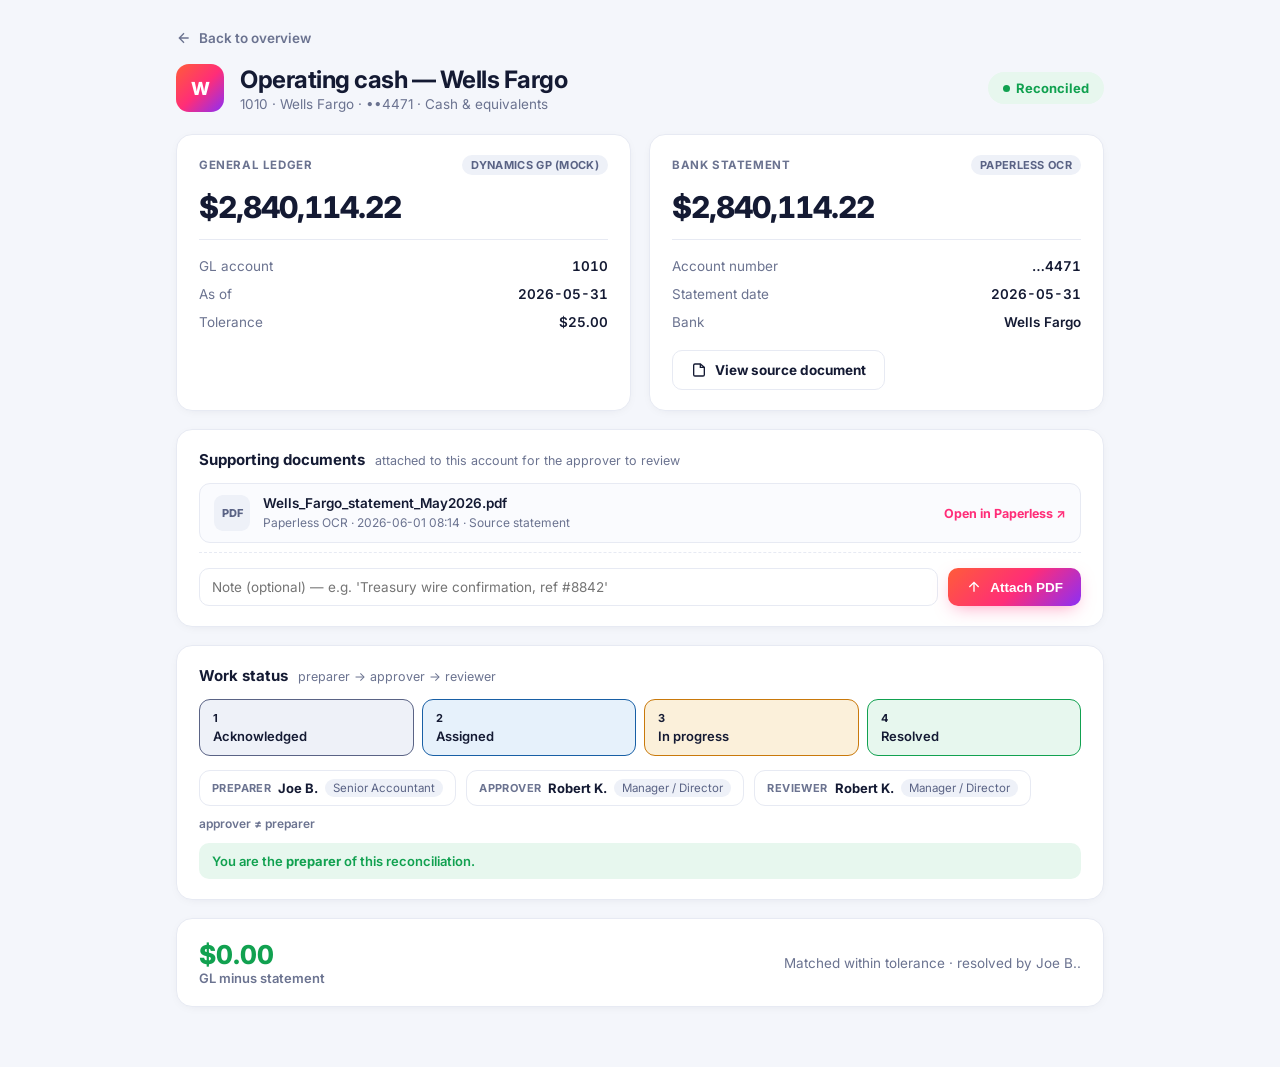
==== web/account.html @ 2068fe18 "OpenRecon — automated financial reconciliation platform Production-deployable reconciliation: a web " ====
<!doctype html>
<html lang="en">
<head>
<meta charset="utf-8">
<meta name="viewport" content="width=device-width, initial-scale=1">
<title>OpenRecon — account detail</title>
<link rel="stylesheet" href="assets/app.css?v=1.9.0">
<style>
  .wrap{max-width:980px;margin:0 auto;padding:30px 26px 60px}
  .back{display:inline-flex;align-items:center;gap:7px;color:var(--muted);text-decoration:none;font-size:13.5px;font-weight:600;margin-bottom:18px}
  .back svg{width:16px;height:16px;stroke:currentColor;fill:none;stroke-width:2}
  .head{display:flex;align-items:center;gap:16px;margin-bottom:22px}
  .head .mk{width:48px;height:48px;border-radius:13px;background:var(--grad);display:flex;align-items:center;justify-content:center;color:#fff;font-weight:800;font-size:18px}
  .head h1{font-size:24px;font-weight:700;letter-spacing:-.5px}
  .head .sub{font-size:13.5px;color:var(--muted);margin-top:2px}
  .head .sp{flex:1}
  .tag{font-size:13px;padding:8px 15px;border-radius:22px}
  .cmp{display:grid;grid-template-columns:1fr 1fr;gap:18px}
  .col{background:var(--card);border:1px solid var(--line);border-radius:16px;padding:20px 22px;box-shadow:var(--shadow)}
  .col .ct{font-size:11.5px;letter-spacing:.6px;text-transform:uppercase;color:var(--muted);font-weight:700;display:flex;align-items:center;gap:8px}
  .col .ct .src{margin-left:auto;font-size:11px;color:var(--slate);background:var(--slatebg);padding:3px 9px;border-radius:20px;letter-spacing:.3px}
  .col .big{font-size:30px;font-weight:800;letter-spacing:-1px;margin:14px 0 4px;font-variant-numeric:tabular-nums}
  .kv{margin-top:14px;border-top:1px solid var(--line);padding-top:12px}
  .kv div{display:flex;justify-content:space-between;font-size:13.5px;padding:6px 0}
  .kv div span:first-child{color:var(--muted)}
  .kv div span:last-child{font-weight:600;font-variant-numeric:tabular-nums}
  .verdict{background:var(--card);border:1px solid var(--line);border-radius:16px;padding:20px 22px;margin-top:18px;box-shadow:var(--shadow)}
  .verdict.var{border-color:#F3D9A6;background:#FFFCF5}
  .verdict .vr{display:flex;align-items:center;gap:14px}
  .verdict .amt{font-size:26px;font-weight:800;font-variant-numeric:tabular-nums}
  .amber{color:var(--amber)} .green{color:var(--green)} .muted{color:#A6AEC9}
  .verdict .vl{font-size:13px;color:var(--muted);font-weight:600}
  .actions{margin-top:16px;display:flex;flex-direction:column;gap:12px}
  textarea{width:100%;min-height:70px;border:1px solid var(--line);border-radius:11px;padding:11px 13px;font:inherit;font-size:14px;resize:vertical}
  textarea:focus{outline:none;border-color:var(--pink);box-shadow:0 0 0 3px rgba(255,45,120,.12)}
  .frow{display:flex;gap:12px;align-items:center;flex-wrap:wrap}
  .note{font-size:13.5px;color:var(--muted)}
  .support{background:var(--card);border:1px solid var(--line);border-radius:16px;padding:20px 22px;margin-top:18px;box-shadow:var(--shadow)}
  .support .sh{display:flex;align-items:baseline;gap:10px;margin-bottom:14px;flex-wrap:wrap}
  .support .sh b{font-size:15px;font-weight:700}
  .support .sh span{font-size:12.5px;color:var(--muted)}
  .srow{display:flex;align-items:center;gap:13px;padding:11px 14px;border:1px solid var(--line);border-radius:11px;background:#FAFBFE;margin-bottom:9px}
  .srow .si{width:36px;height:36px;border-radius:9px;background:#EEF1F8;display:flex;align-items:center;justify-content:center;color:var(--slate);font-weight:800;font-size:11px}
  .srow .sm{flex:1;min-width:0}
  .srow .sm b{font-size:13.5px;font-weight:600;display:block}
  .srow .sm span{font-size:12px;color:var(--muted)}
  .sbtn{font-size:12.5px;font-weight:700;color:var(--pink);text-decoration:none;white-space:nowrap}
  .supform{display:flex;gap:10px;align-items:center;flex-wrap:wrap;border-top:1px dashed var(--line);padding-top:15px;margin-top:6px}
  .supform input[type=text]{flex:1;min-width:200px;border:1px solid var(--line);border-radius:10px;padding:10px 12px;font:inherit;font-size:13.5px}
  .supform input[type=text]:focus{outline:none;border-color:var(--pink);box-shadow:0 0 0 3px rgba(255,45,120,.12)}
  .steps{display:flex;gap:8px;margin-top:14px;flex-wrap:wrap}
  .stp{flex:1;min-width:120px;border:1px solid var(--line);border-radius:11px;padding:11px 13px;background:#fff}
  .stp.r.ack{border-color:#5A6385;background:#EEF1F8} .stp.r.assigned{border-color:#185FA5;background:#E6F1FB} .stp.r.progress{border-color:#C9790B;background:#FBF0DA} .stp.r.resolved{border-color:#11A150;background:#E7F7EE}
  .stp .t{font-size:11px;text-transform:uppercase;letter-spacing:.4px;color:var(--muted);font-weight:700}
  .stp .t{color:var(--muted)} .stp.r .t{color:var(--text)}
  .stp .w{font-size:13px;font-weight:600;margin-top:3px;color:var(--text)}
  .rolesline{display:flex;gap:10px;flex-wrap:wrap;align-items:center;margin-top:14px}
  .rchip{display:inline-flex;align-items:center;gap:7px;border:1px solid var(--line);border-radius:11px;padding:8px 12px;font-size:13px}
  .rchip .rl2{font-size:11px;text-transform:uppercase;letter-spacing:.4px;color:var(--muted);font-weight:700}
  .rchip .tg{font-size:11.5px;color:var(--slate);background:var(--slatebg);border-radius:10px;padding:2px 8px}
  .sod{font-size:12px;color:var(--muted);font-weight:600}
  .gate{margin-top:12px;font-size:13px;font-weight:600;border-radius:10px;padding:10px 13px}
  .gate.g{background:var(--greenbg);color:var(--green)} .gate.b{background:#E6F1FB;color:#185FA5} .gate.p{background:#EEEDFE;color:#534AB7} .gate.m{background:var(--slatebg);color:var(--slate)}
</style>
</head>
<body>
<div class="wrap" id="wrap"></div>
<script src="assets/app.js?v=1.9.0"></script>
<script>
  const id = new URLSearchParams(location.search).get('id') || RECON.accounts[0].id;
  const a = RECON.accounts.find(x=>x.id===id) || RECON.accounts[0];
  const tagFor = s => s==='reconciled'?'<span class="tag t-ok">Reconciled</span>':s==='variance'?'<span class="tag t-var">Variance</span>':'<span class="tag t-un">Unreconciled</span>';
  const docs = a.status!=='unreconciled' ? [
    {id:`STMT-${a.id}`, name:`${a.bank.replace(/\s+/g,'_')}_statement_May2026.pdf`, by:'Paperless OCR', when:'2026-06-01 08:14', tag:'Source statement'},
  ] : [];
  if(a.status==='variance') docs.push({id:`SUP-${a.id}`, name:'treasury_wire_confirmation_8842.pdf', by:'Support team', when:'2026-06-02 11:39', tag:'Supporting'});

  const stmtBlock = a.stmt===null ? `
      <div class="big muted">—</div>
      <p class="note" style="margin-top:10px">No statement has been matched to this account yet. Upload the bank statement from the overview, then run reconciliation.</p>`
    : `
      <div class="big">${money(a.stmt)}</div>
      <div class="kv">
        <div><span>Account number</span><span>${a.ocr_acct||'—'}</span></div>
        <div><span>Statement date</span><span>${a.ocr_date||'—'}</span></div>
        <div><span>Bank</span><span>${a.bank}</span></div>
      </div>
      <div style="margin-top:14px"><a class="btn ghost" href="documents.html?doc=STMT-${a.id}"><svg viewBox="0 0 24 24"><path d="M14 3v5h5M14 3H6a2 2 0 0 0-2 2v14a2 2 0 0 0 2 2h12a2 2 0 0 0 2-2V8z"/></svg>View source document</a></div>`;

  const workOrder=['ack','assigned','progress','resolved'];
  const wIdx=workOrder.indexOf(a.work);
  const stepsHtml = workOrder.map((w,i)=>`<div class="stp ${i<=wIdx?'r '+w:''}"><div class="t">${i+1}</div><div class="w">${WORK_LABELS[w]}</div></div>`).join('');
  const _prep=a.assigned, _appr=approverFor(a), _rev=reviewerFor(a);
  const _rchip=(who,label,role)=>`<span class="rchip"><span class="rl2">${label}</span><b>${who}</b><span class="tg">${roleLabel(role)}</span></span>`;
  const _g=(()=>{const v=RECON.viewer, vr=viewerRole();
    if(v===_prep) return {t:'You are the <b>preparer</b> of this reconciliation.', c:'g'};
    if(v===_appr && can(vr,'approve')) return {t:'You are the <b>approver</b> — you may approve this (segregation of duties: not your own prep).', c:'b'};
    if(can(vr,'review')) return {t:'You may <b>review &amp; sign off</b> (Principal / Director).', c:'p'};
    return {t:'View only — you are neither the preparer nor the approver for this item.', c:'m'};})();
  const rolesHtml=`<div class="rolesline">${_rchip(_prep,'Preparer',roleKey(_prep))}${_rchip(_appr,'Approver',roleKey(_appr))}${_rchip(_rev,'Reviewer',roleKey(_rev))}<span class="sod">approver ≠ preparer</span></div><div class="gate ${_g.c}">${_g.t}</div>`;
  // approver action bar: approve, or send back to the preparer (which emails them)
  const apprAction = _g.c==='b' ? `<div id="apprbar" style="margin-top:14px;display:flex;gap:10px;align-items:center;flex-wrap:wrap">${
    a.review==='approved' ? '<span class="note" style="color:var(--green);font-weight:600">✓ You approved this.</span>'
    : a.review==='sent_back' ? `<span class="note" style="color:var(--amber);font-weight:600">↩ Sent back to ${_prep} — preparer notified by email.</span>`
    : `<button class="btn" onclick="approveAcct()"><svg viewBox="0 0 24 24"><path d="M20 6 9 17l-5-5"/></svg>Approve</button>
       <button class="btn ghost" onclick="sendBackAcct()"><svg viewBox="0 0 24 24"><path d="M9 14 4 9l5-5"/><path d="M20 20v-7a4 4 0 0 0-4-4H4"/></svg>Send back &amp; notify ${_prep}</button>
       <span class="note">Sending back emails ${_prep} at ${emailOf(_prep)}.</span>`
  }</div>` : '';

  let verdict='';
  if(a.variance!==null){
    verdict = `<div class="verdict ${a.status==='variance'?'var':''}" id="verdict">
      <div class="vr">
        <div><div class="amt ${a.status==='variance'?'amber':'green'}">${money(a.variance)}</div><div class="vl">GL minus statement</div></div>
        <div style="flex:1"></div>
        ${a.status==='reconciled'?`<span class="note">Matched within tolerance · resolved by ${a.assigned}.</span>`:''}
      </div>
      ${a.status==='variance'?`
      <div class="actions">
        <textarea id="resnote" placeholder="Resolution note — e.g. $3,000 deposit in transit, clears 6/2"></textarea>
        <div class="frow">
          <button class="btn" onclick="resolve()"><svg viewBox="0 0 24 24"><path d="M20 6 9 17l-5-5"/></svg>Mark resolved</button>
          <span class="note">Records who/when and clears the exception on the overview.</span>
        </div>
      </div>`:''}
    </div>`;
  }

  document.getElementById('wrap').innerHTML = `
    <a class="back" href="workspace.html"><svg viewBox="0 0 24 24"><path d="M19 12H5M12 19l-7-7 7-7"/></svg>Back to overview</a>
    <div class="head">
      <div class="mk">${a.bank[0]}</div>
      <div><h1>${a.name}</h1><div class="sub">${a.code} · ${a.bank} · ${a.mask} · ${a.grp}</div></div>
      <div class="sp"></div>
      ${tagFor(a.status)}
    </div>
    <div class="cmp">
      <div class="col">
        <div class="ct">General ledger<span class="src">Dynamics GP (mock)</span></div>
        <div class="big">${money(a.gl)}</div>
        <div class="kv">
          <div><span>GL account</span><span>${a.code}</span></div>
          <div><span>As of</span><span>${a.as_of}</span></div>
          <div><span>Tolerance</span><span>${money(a.tol)}</span></div>
        </div>
      </div>
      <div class="col">
        <div class="ct">Bank statement<span class="src">Paperless OCR</span></div>
        ${stmtBlock}
      </div>
    </div>
    <div class="support">
      <div class="sh"><b>Supporting documents</b><span>attached to this account for the approver to review</span></div>
      <div id="slist">${docs.length?docs.map(d=>`<div class="srow"><div class="si">PDF</div><div class="sm"><b>${d.name}</b><span>${d.by} · ${d.when} · ${d.tag}</span></div><a class="sbtn" href="documents.html?doc=${d.id}">Open in Paperless ↗</a></div>`).join(''):'<p class="note" style="margin-bottom:14px">No supporting documents attached yet.</p>'}</div>
      <div class="supform">
        <input type="text" id="supnote" placeholder="Note (optional) — e.g. 'Treasury wire confirmation, ref #8842'">
        <button class="btn" onclick="attach()"><svg viewBox="0 0 24 24"><path d="M12 19V6M5 12l7-7 7 7"/></svg>Attach PDF</button>
      </div>
    </div>
    <div class="support" style="margin-top:18px">
      <div class="sh"><b>Work status</b><span>preparer → approver → reviewer</span></div>
      <div class="steps">${stepsHtml}</div>
      ${rolesHtml}${apprAction}
    </div>
    ${verdict}`;

  function resolve(){
    const v=document.getElementById('verdict');
    v.classList.remove('var');
    v.querySelector('.amt').className='amt green';
    v.querySelector('.actions').innerHTML='<span class="note" style="font-weight:600;color:var(--green)">✓ Marked resolved by '+RECON.currentUser+' just now — exception cleared on the overview.</span>';
  }
  function attach(){
    const n=document.getElementById('supnote').value.trim();
    const html=`<div class="srow"><div class="si">PDF</div><div class="sm"><b>uploaded_document.pdf</b><span>${RECON.currentUser} · just now${n?' · '+n:''} · queued for OCR</span></div><span class="sbtn" style="color:var(--amber)">processing…</span></div>`;
    const list=document.getElementById('slist'); if(list.querySelector('.note')) list.innerHTML='';
    list.insertAdjacentHTML('beforeend',html); document.getElementById('supnote').value='';
  }
  function approveAcct(){
    a.review='approved';
    document.getElementById('apprbar').innerHTML='<span class="note" style="color:var(--green);font-weight:600">✓ You approved this just now.</span>';
  }
  function sendBackAcct(){
    notifySendBack(a, RECON.viewer, (reason)=>{
      a.review='sent_back'; a._sbReason=reason;
      document.getElementById('apprbar').innerHTML=`<span class="note" style="color:var(--amber);font-weight:600">↩ Sent back to ${a.assigned} — preparer notified by email${reason?': "'+reason+'"':''}.</span>`;
    });
  }
  window.resolve=resolve; window.attach=attach; window.approveAcct=approveAcct; window.sendBackAcct=sendBackAcct;
</script>
</body>
</html>
---- web/assets/app.css ----
/* OpenRecon showcase — shared design system (matches the live app tokens) */
@import url('https://fonts.googleapis.com/css2?family=Inter:wght@400;500;600;700;800&display=swap');
:root{
  --ink:#0E1330; --ink2:#161D44; --canvas:#F4F6FB; --card:#FFFFFF;
  --text:#141A33; --muted:#6B7390; --line:#E7EAF3;
  --grad:linear-gradient(135deg,#FF5C39 0%,#FF2D78 52%,#8B2FF6 100%);
  --green:#11A150; --greenbg:#E7F7EE; --amber:#C9790B; --amberbg:#FBF0DA;
  --red:#E0413F; --redbg:#FCECEC; --slate:#5A6385; --slatebg:#EEF1F8;
  --pink:#FF2D78; --purple:#8B2FF6; --coral:#FF5C39;
  --shadow:0 2px 14px -8px rgba(20,26,51,.18);
}
*{box-sizing:border-box;margin:0;padding:0}
body{font-family:'Inter',-apple-system,'Segoe UI',Roboto,system-ui,sans-serif;background:var(--canvas);color:var(--text);-webkit-font-smoothing:antialiased}
a{color:inherit}
.app{display:flex;min-height:100vh}

/* ---------- sidebar ---------- */
.side{width:248px;background:var(--ink);color:#fff;display:flex;flex-direction:column;flex-shrink:0;padding:22px 16px;position:sticky;top:0;height:100vh}
.brand{display:flex;align-items:center;gap:11px;padding:6px 8px 22px;text-decoration:none}
.mark{width:36px;height:36px;border-radius:10px;background:var(--grad);display:flex;align-items:center;justify-content:center;font-weight:800;font-size:19px;color:#fff;letter-spacing:-.5px}
.brand .nm{font-weight:700;font-size:17px;letter-spacing:-.3px;color:#fff}
.brand .sub{font-size:10.5px;letter-spacing:1.5px;color:#7D86AE;font-weight:600;margin-top:1px}
.nav{display:flex;flex-direction:column;gap:3px;margin-top:8px}
.nav a{display:flex;align-items:center;gap:12px;padding:11px 13px;border-radius:10px;color:#AEB6D6;text-decoration:none;font-size:14.5px;font-weight:500;position:relative}
.nav a svg{width:19px;height:19px;stroke:currentColor;fill:none;stroke-width:1.7}
.nav a:hover{background:#191F47;color:#E7EAF7}
.nav a.on{background:var(--ink2);color:#fff}
.nav a.on::before{content:"";position:absolute;left:-16px;top:9px;bottom:9px;width:4px;border-radius:0 4px 4px 0;background:var(--grad)}
.badge{margin-left:auto;background:var(--pink);color:#fff;font-size:11px;font-weight:700;min-width:20px;height:20px;border-radius:10px;display:flex;align-items:center;justify-content:center;padding:0 6px}
.navsep{height:1px;background:#232a52;margin:12px 6px}
.who{margin-top:auto;display:flex;align-items:center;gap:11px;padding:12px 10px;border-top:1px solid #232a52}
.who .av{width:34px;height:34px;border-radius:50%;background:#2A336B;display:flex;align-items:center;justify-content:center;font-weight:700;font-size:13px;color:#C9D0EE}
.who .nm{font-size:13.5px;font-weight:600}
.who .rl{font-size:11.5px;color:#7D86AE}

/* ---------- app shell ---------- */
.main{flex:1;display:flex;flex-direction:column;min-width:0}
.top{background:#fff;border-bottom:1px solid var(--line);padding:20px 32px;display:flex;align-items:center;gap:14px}
.top h1{font-size:23px;font-weight:700;letter-spacing:-.5px}
.top .crumb{font-size:13px;color:var(--muted);margin-top:3px}
.top .sp{flex:1}
.pill{display:inline-flex;align-items:center;gap:8px;border:1px solid var(--line);background:#fff;border-radius:10px;padding:9px 14px;font-size:13.5px;font-weight:600;color:var(--text);cursor:pointer;text-decoration:none}
.pill svg{width:16px;height:16px;stroke:var(--muted);fill:none;stroke-width:1.8}
.pill:hover{border-color:#D7DCEC}
.btn{display:inline-flex;align-items:center;gap:8px;background:var(--grad);color:#fff;border:none;border-radius:10px;padding:11px 18px;font-size:13.5px;font-weight:700;cursor:pointer;box-shadow:0 6px 18px -6px rgba(255,45,120,.5);text-decoration:none}
.btn svg{width:16px;height:16px;stroke:#fff;fill:none;stroke-width:2}
.btn.ghost{background:#fff;color:var(--text);border:1px solid var(--line);box-shadow:none}
.btn.ghost svg{stroke:var(--text)}
.av2{width:38px;height:38px;border-radius:50%;background:var(--slatebg);display:flex;align-items:center;justify-content:center;font-weight:700;font-size:13px;color:var(--slate)}
.body{padding:26px 32px;flex:1}

/* ---------- KPIs ---------- */
.kpis{display:grid;grid-template-columns:repeat(4,1fr);gap:16px}
.kpi{background:var(--card);border:1px solid var(--line);border-radius:16px;padding:18px 20px;box-shadow:var(--shadow);cursor:pointer;transition:transform .12s,box-shadow .12s}
.kpi:hover{transform:translateY(-2px);box-shadow:0 10px 24px -12px rgba(20,26,51,.3)}
.kpi.sel{border-color:var(--pink)}
.kpi .lab{font-size:11.5px;letter-spacing:.6px;text-transform:uppercase;color:var(--muted);font-weight:700}
.kpi .row{display:flex;align-items:center;justify-content:space-between;margin-top:10px}
.kpi .num{font-size:34px;font-weight:800;letter-spacing:-1px}
.chip{width:42px;height:42px;border-radius:12px;display:flex;align-items:center;justify-content:center}
.chip svg{width:21px;height:21px;fill:none;stroke-width:1.9}
.kpi .foot{font-size:12.5px;color:var(--muted);margin-top:9px;font-weight:500}
.g{color:var(--green)} .a{color:var(--amber)} .r{color:var(--red)}

.prog{background:var(--card);border:1px solid var(--line);border-radius:16px;padding:18px 22px;margin-top:18px;box-shadow:var(--shadow)}
.prog .h{display:flex;align-items:baseline;justify-content:space-between}
.prog .h b{font-size:15px;font-weight:700}
.prog .h span{font-size:13px;color:var(--muted);font-weight:600}
.bar{height:12px;border-radius:8px;background:#EEF1F8;margin-top:13px;overflow:hidden}
.bar i{display:block;height:100%;background:var(--grad);border-radius:8px;transition:width .9s cubic-bezier(.22,1,.36,1)}

/* ---------- panel + table ---------- */
.panel{background:var(--card);border:1px solid var(--line);border-radius:16px;margin-top:18px;overflow:hidden;box-shadow:var(--shadow)}
.panel .ph{display:flex;align-items:center;gap:12px;padding:18px 22px;border-bottom:1px solid var(--line)}
.panel .ph b{font-size:16px;font-weight:700}
.seg{margin-left:auto;display:flex;background:var(--slatebg);border-radius:9px;padding:3px;flex-wrap:wrap}
.seg span{font-size:12.5px;font-weight:600;color:var(--muted);padding:6px 13px;border-radius:7px;cursor:pointer}
.seg span.on{background:#fff;color:var(--text);box-shadow:0 1px 3px rgba(20,26,51,.12)}
.seg span i{font-style:normal;font-size:11px;color:#9AA2BF;margin-left:4px;font-weight:700}
.seg span.on i{color:var(--pink)}
table{width:100%;border-collapse:collapse}
thead th{font-size:11px;letter-spacing:.6px;text-transform:uppercase;color:var(--muted);font-weight:700;text-align:left;padding:12px 22px;background:#FAFBFE}
thead th.num{text-align:right}
.grp td{font-size:11.5px;letter-spacing:.5px;text-transform:uppercase;color:var(--slate);font-weight:700;background:#F4F6FB;padding:9px 22px}
tbody tr.acctrow{cursor:pointer}
tbody tr.acctrow:hover{background:#F7F9FE}
tbody td{padding:15px 22px;border-top:1px solid var(--line);font-size:14px;vertical-align:middle}
td.num{text-align:right;font-variant-numeric:tabular-nums;font-weight:600}
.acct b{font-weight:700;display:block;font-size:14.5px}
.acct span{font-size:12.5px;color:var(--muted)}
.bank{display:flex;align-items:center;gap:9px;color:var(--muted);font-size:13.5px;font-weight:500}
.dot{width:8px;height:8px;border-radius:50%}
.var-pos{color:var(--amber);font-weight:700}
.muted{color:#A6AEC9;font-weight:600}
.tag{display:inline-flex;align-items:center;gap:6px;font-size:12.5px;font-weight:700;padding:6px 12px;border-radius:20px;white-space:nowrap}
.tag::before{content:"";width:7px;height:7px;border-radius:50%}
.t-ok{background:var(--greenbg);color:var(--green)} .t-ok::before{background:var(--green)}
.t-var{background:var(--amberbg);color:var(--amber)} .t-var::before{background:var(--amber)}
.t-un{background:var(--redbg);color:var(--red)} .t-un::before{background:var(--red)}
.act{text-align:right}
.lnk{font-size:13px;font-weight:700;color:var(--pink);text-decoration:none;display:inline-flex;align-items:center;gap:5px;white-space:nowrap}
.lnk.q{color:var(--muted)}

/* ---------- work-status pills (per-item statuses) ---------- */
.ws{display:inline-flex;align-items:center;gap:6px;font-size:11.5px;font-weight:700;padding:4px 10px;border-radius:14px;border:1px solid var(--line);background:#fff;color:var(--slate)}
.ws.ack{color:var(--slate);background:var(--slatebg);border-color:transparent}
.ws.assigned{color:#185FA5;background:#E6F1FB;border-color:transparent}
.ws.progress{color:var(--amber);background:var(--amberbg);border-color:transparent}
.ws.resolved{color:var(--green);background:var(--greenbg);border-color:transparent}

/* ============================ mobile / responsive ============================ */
/* mobile top bar + drawer backdrop are injected by renderSidebar(); hidden on desktop */
.mobtop{display:none}
.mobbd{display:none}

@media (max-width:860px){
  /* mobile nav bar (hamburger + brand) */
  .mobtop{display:flex;align-items:center;gap:13px;position:sticky;top:0;z-index:60;
    background:var(--ink);color:#fff;padding:12px 16px}
  .mobtop .mobburger{background:none;border:none;padding:4px;cursor:pointer;display:flex}
  .mobtop .mobburger svg{width:26px;height:26px;stroke:#fff;fill:none;stroke-width:2}
  .mobtop .mobbrand{display:flex;align-items:center;gap:9px;text-decoration:none;color:#fff}
  .mobtop .mobbrand .mark{width:30px;height:30px;border-radius:8px;font-size:15px}
  .mobtop .mobbrand b{font-size:16px;font-weight:700;letter-spacing:-.3px}

  /* shell: stop the side-by-side; sidebar becomes an off-canvas drawer */
  .app{display:block}
  .side{position:fixed;top:0;left:0;height:100vh;width:84%;max-width:300px;z-index:80;
    transform:translateX(-100%);transition:transform .25s ease;box-shadow:0 0 50px rgba(0,0,0,.45)}
  .side.open{transform:none}
  .mobbd{position:fixed;inset:0;background:rgba(14,19,48,.55);z-index:70;
    opacity:0;pointer-events:none;transition:opacity .25s}
  .mobbd.on{display:block;opacity:1;pointer-events:auto}

  /* header + body breathing room */
  .top{padding:15px 18px;flex-wrap:wrap;gap:10px}
  .top h1{font-size:19px}
  .top .crumb{font-size:12px}
  .body{padding:18px 15px}

  /* KPIs reflow 4 -> 2 */
  .kpis{grid-template-columns:repeat(2,1fr);gap:12px}
  .kpi{padding:15px 16px;border-radius:13px}
  .kpi .num{font-size:26px}
  .chip{width:36px;height:36px}

  /* wide tables scroll horizontally inside their panel instead of crushing */
  .panel{overflow-x:auto}
  table{min-width:560px}
  thead th,tbody td{padding:12px 16px;font-size:13.5px}
  .seg{margin-left:0;width:100%;margin-top:10px;justify-content:flex-start}

  /* per-page grids: stack (these are defined in page-level <style>, so override hard) */
  .cmp{grid-template-columns:1fr !important}
  .viewer{grid-template-columns:1fr !important}
  .wrap{padding:22px 16px 50px !important}
}

@media (max-width:440px){
  .kpis{grid-template-columns:1fr}
  .top h1{font-size:18px}
}
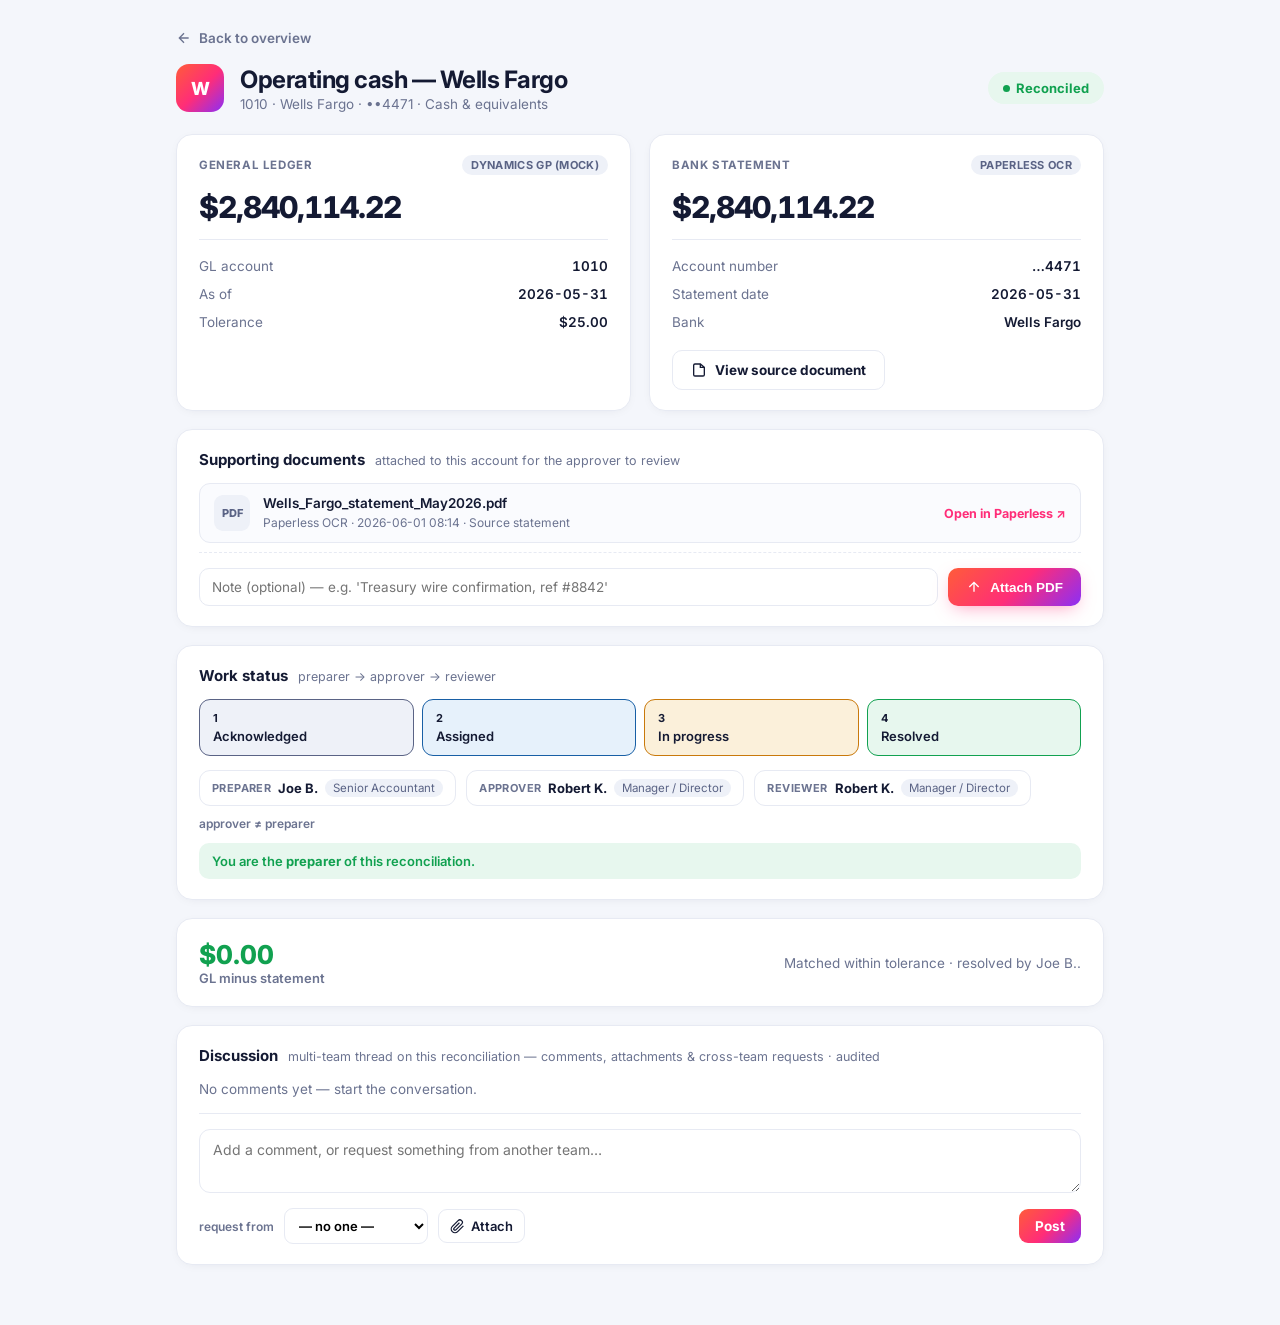
==== commit 295aaa8b: "Multi-team collaboration: discussion threads, attachments & cross-team requests Reconciliations were" ====
--- a/web/account.html
+++ b/web/account.html
@@ -4,7 +4,7 @@
 <meta charset="utf-8">
 <meta name="viewport" content="width=device-width, initial-scale=1">
 <title>OpenRecon — account detail</title>
-<link rel="stylesheet" href="assets/app.css?v=1.9.0">
+<link rel="stylesheet" href="assets/app.css?v=1.10.0">
 <style>
   .wrap{max-width:980px;margin:0 auto;padding:30px 26px 60px}
   .back{display:inline-flex;align-items:center;gap:7px;color:var(--muted);text-decoration:none;font-size:13.5px;font-weight:600;margin-bottom:18px}
@@ -65,7 +65,7 @@
 </head>
 <body>
 <div class="wrap" id="wrap"></div>
-<script src="assets/app.js?v=1.9.0"></script>
+<script src="assets/app.js?v=1.10.0"></script>
 <script>
   const id = new URLSearchParams(location.search).get('id') || RECON.accounts[0].id;
   const a = RECON.accounts.find(x=>x.id===id) || RECON.accounts[0];
@@ -162,7 +162,10 @@
       <div class="steps">${stepsHtml}</div>
       ${rolesHtml}${apprAction}
     </div>
-    ${verdict}`;
+    ${verdict}
+    <div id="thread"></div>`;
+
+  renderThread('thread', 'reconciliation', a.id);
 
   function resolve(){
     const v=document.getElementById('verdict');
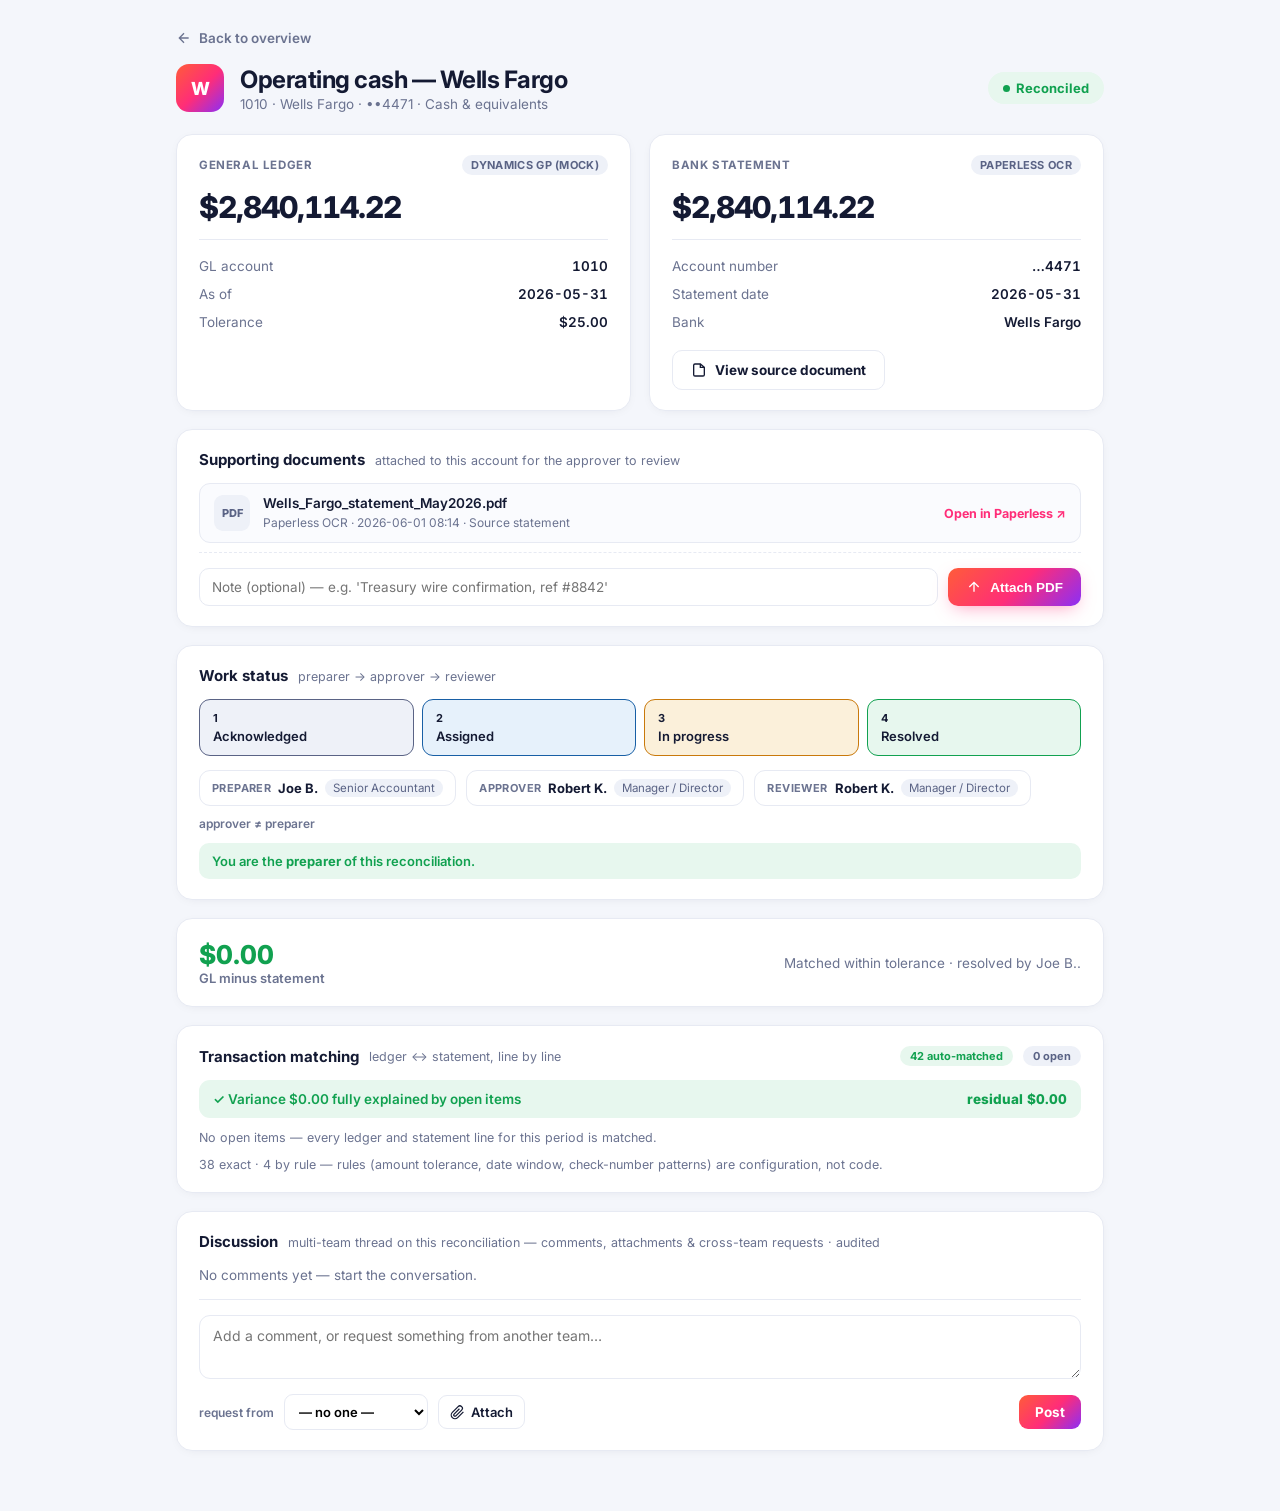
==== commit 6bfcdbc5: "Port the free-tier arc: matching engine + formats + CSV profiles + GR/IR + UI panel — v1.12.0 Ported" ====
--- a/web/account.html
+++ b/web/account.html
@@ -4,7 +4,7 @@
 <meta charset="utf-8">
 <meta name="viewport" content="width=device-width, initial-scale=1">
 <title>OpenRecon — account detail</title>
-<link rel="stylesheet" href="assets/app.css?v=1.10.0">
+<link rel="stylesheet" href="assets/app.css?v=1.12.0">
 <style>
   .wrap{max-width:980px;margin:0 auto;padding:30px 26px 60px}
   .back{display:inline-flex;align-items:center;gap:7px;color:var(--muted);text-decoration:none;font-size:13.5px;font-weight:600;margin-bottom:18px}
@@ -65,7 +65,7 @@
 </head>
 <body>
 <div class="wrap" id="wrap"></div>
-<script src="assets/app.js?v=1.10.0"></script>
+<script src="assets/app.js?v=1.12.0"></script>
 <script>
   const id = new URLSearchParams(location.search).get('id') || RECON.accounts[0].id;
   const a = RECON.accounts.find(x=>x.id===id) || RECON.accounts[0];
@@ -163,8 +163,10 @@
       ${rolesHtml}${apprAction}
     </div>
     ${verdict}
+    <div id="matching"></div>
     <div id="thread"></div>`;
 
+  renderMatching('matching', a);
   renderThread('thread', 'reconciliation', a.id);
 
   function resolve(){
